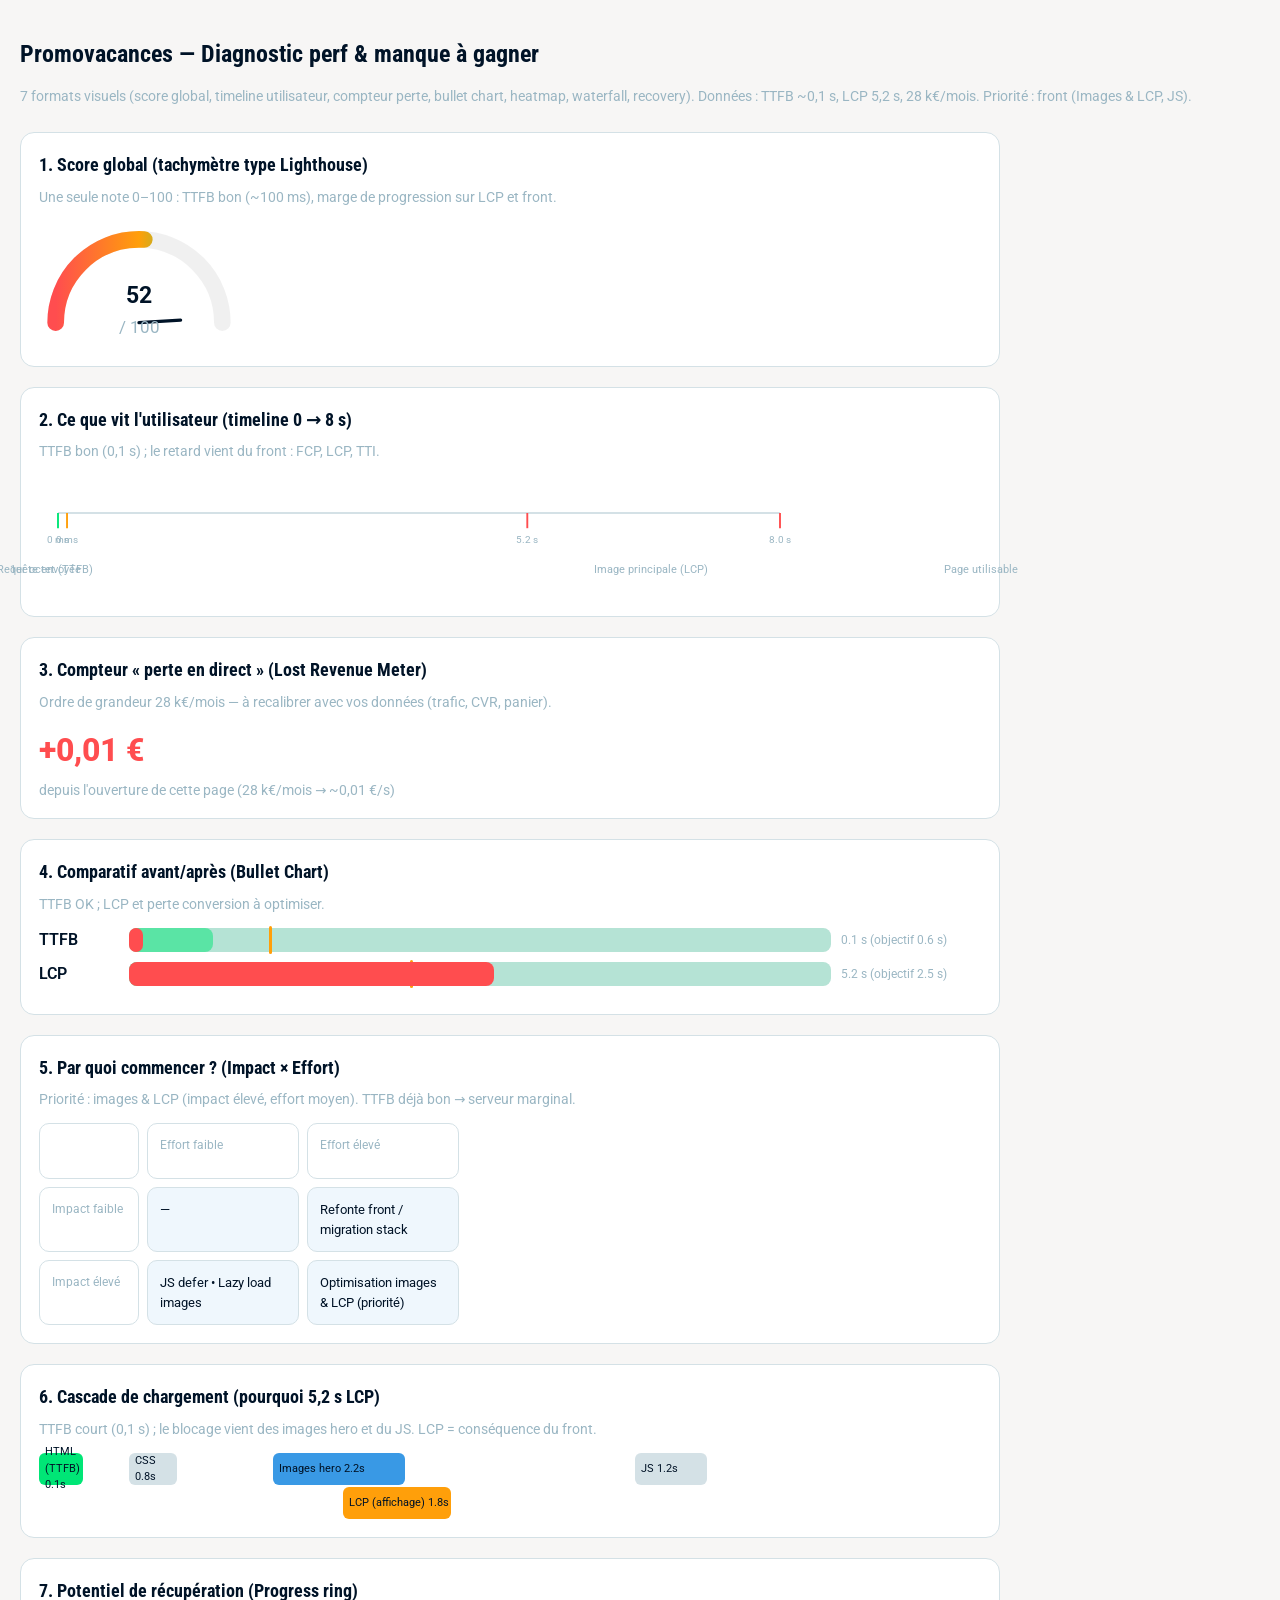
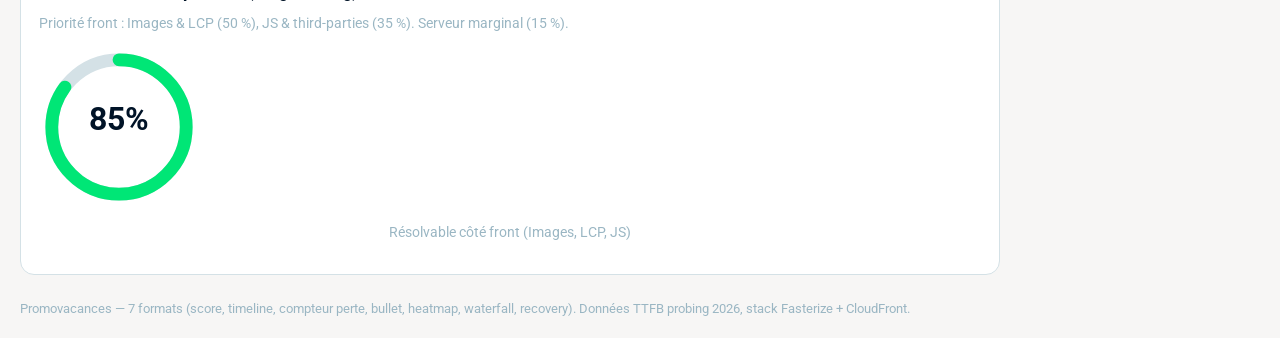
==== infographie-promovacances-7-formats.html @ eaf12acb "Landing Promovacances — page statique (export Django) Co-authored-by: Cursor <cursoragent@cursor.com" ====
<!DOCTYPE html>
<html lang="fr">
<head>
  <meta charset="UTF-8">
  <meta name="viewport" content="width=device-width, initial-scale=1.0">
  <title>Promovacances — 7 formats infographiques (perf + business)</title>
  <link rel="stylesheet" href="promovacances_style_tokens.css">
  <style>
    :root {
      --bg: #f7f6f5;
      --card: #ffffff;
      --text: #001327;
      --muted: #9ab6c3;
      --red: #ff4d4f;
      --orange: #ff9f0a;
      --green: #00e676;
      --blue: #3999e5;
      --line: #d4e1e6;
    }
    * { box-sizing: border-box; }
    body { background: var(--bg); color: var(--text); font-family: "Roboto", system-ui, Arial, sans-serif; margin: 0; padding: 20px; line-height: 1.5; }
    h1 { font-family: "Roboto Condensed", "Roboto", system-ui; font-size: 1.5rem; margin-bottom: 8px; }
    .subtitle { color: var(--muted); font-size: 0.9rem; margin-bottom: 24px; }
    .card { background: var(--card); border: 1px solid var(--line); border-radius: 14px; padding: 18px; margin-bottom: 20px; max-width: 980px; }
    .card h2 { font-size: 1.15rem; margin: 0 0 8px 0; }
    .muted { color: var(--muted); font-size: 0.85rem; margin-top: 6px; }
    .timeline-wrap { position: relative; }
    .journey-timeline { width: 100%; max-width: 760px; height: auto; }
    .journey-labels { position: relative; height: 36px; margin-top: 4px; display: flex; }
    .journey-label { position: absolute; transform: translateX(-50%); font-size: 11px; color: var(--muted); white-space: nowrap; }
    .meter-value { font-size: 2rem; font-weight: 800; color: var(--red); transition: transform 0.15s ease; }
    .meter-value.tick { transform: scale(1.05); }
    .ring-progress { transition: stroke-dasharray 0.8s ease-out; }
    @media (prefers-reduced-motion: reduce) { .tick, .ring-progress { animation: none !important; } }
  </style>
</head>
<body>
  <header>
    <h1>Promovacances — Diagnostic perf & manque à gagner</h1>
    <p class="subtitle">7 formats visuels (score global, timeline utilisateur, compteur perte, bullet chart, heatmap, waterfall, recovery). Données : TTFB ~0,1 s, LCP 5,2 s, 28 k€/mois. Priorité : front (Images & LCP, JS).</p>
  </header>

  <!-- 1) Speedometer Score global 0-100 -->
  <section class="card" id="speedometer">
    <h2>1. Score global (tachymètre type Lighthouse)</h2>
    <p class="muted">Une seule note 0–100 : TTFB bon (~100 ms), marge de progression sur LCP et front.</p>
    <div class="speedo-wrap">
      <svg class="speedo" viewBox="0 0 120 70" width="200" height="120" aria-label="Score performance global">
        <defs>
          <linearGradient id="speedoGrad" x1="0%" y1="0%" x2="100%" y2="0%">
            <stop offset="0%" stop-color="var(--red)"/>
            <stop offset="50%" stop-color="var(--orange)"/>
            <stop offset="100%" stop-color="var(--green)"/>
          </linearGradient>
        </defs>
        <path d="M 10 60 A 50 50 0 0 1 110 60" fill="none" stroke="rgba(0,0,0,0.06)" stroke-width="10" stroke-linecap="round"/>
        <path id="speedoFill" d="M 10 60 A 50 50 0 0 1 110 60" fill="none" stroke="url(#speedoGrad)" stroke-width="10" stroke-linecap="round" stroke-dasharray="0 157"/>
        <line x1="60" y1="60" x2="60" y2="35" stroke="var(--text)" stroke-width="2" stroke-linecap="round" id="needle"/>
        <text x="60" y="48" text-anchor="middle" font-size="14" fill="var(--text)" font-weight="700" id="scoreText">52</text>
        <text x="60" y="66" text-anchor="middle" font-size="10" fill="var(--muted)">/ 100</text>
      </svg>
    </div>
  </section>

  <!-- 2) User Journey Timeline -->
  <section class="card" id="journey">
    <h2>2. Ce que vit l'utilisateur (timeline 0 → 8 s)</h2>
    <p class="muted">TTFB bon (0,1 s) ; le retard vient du front : FCP, LCP, TTI.</p>
    <div class="timeline-wrap">
      <svg class="journey-timeline" viewBox="0 0 800 80" preserveAspectRatio="xMidYMid meet">
        <line x1="20" y1="40" x2="780" y2="40" stroke="var(--line)" stroke-width="2"/>
        <g id="journeyMarkers"></g>
      </svg>
      <div class="journey-labels" id="journeyLabels"></div>
    </div>
  </section>

  <!-- 3) Lost Revenue Meter animé -->
  <section class="card" id="lostRevenue">
    <h2>3. Compteur « perte en direct » (Lost Revenue Meter)</h2>
    <p class="muted">Ordre de grandeur 28 k€/mois — à recalibrer avec vos données (trafic, CVR, panier).</p>
    <div class="meter-wrap">
      <div class="meter-value" id="lostRevenueValue">+0,00 €</div>
      <div class="muted" id="lostRevenueSub">depuis l'ouverture de cette page (28 k€/mois → ~0,01 €/s)</div>
    </div>
  </section>

  <!-- 4) Bullet Chart comparatif -->
  <section class="card" id="bulletChart">
    <h2>4. Comparatif avant/après (Bullet Chart)</h2>
    <p class="muted">TTFB OK ; LCP et perte conversion à optimiser.</p>
    <div class="bullet-wrap" id="bulletWrap"></div>
  </section>

  <!-- 5) Heatmap Impact × Effort -->
  <section class="card" id="heatmap">
    <h2>5. Par quoi commencer ? (Impact × Effort)</h2>
    <p class="muted">Priorité : images & LCP (impact élevé, effort moyen). TTFB déjà bon → serveur marginal.</p>
    <div class="heatmap-wrap">
      <div class="heatmap-grid">
        <div class="heat-cell empty"></div>
        <div class="heat-cell axis">Effort faible</div>
        <div class="heat-cell axis">Effort élevé</div>
        <div class="heat-cell axis">Impact faible</div>
        <div class="heat-cell q low-effort"><span class="action">—</span></div>
        <div class="heat-cell q high-effort"><span class="action">Refonte front / migration stack</span></div>
        <div class="heat-cell axis">Impact élevé</div>
        <div class="heat-cell q low-effort"><span class="action">JS defer • Lazy load images</span></div>
        <div class="heat-cell q high-effort"><span class="action">Optimisation images & LCP (priorité)</span></div>
      </div>
    </div>
  </section>

  <!-- 6) Waterfall chart -->
  <section class="card" id="waterfall">
    <h2>6. Cascade de chargement (pourquoi 5,2 s LCP)</h2>
    <p class="muted">TTFB court (0,1 s) ; le blocage vient des images hero et du JS. LCP = conséquence du front.</p>
    <div class="waterfall-wrap" id="waterfallWrap"></div>
  </section>

  <!-- 7) Progress ring Recovery potential -->
  <section class="card" id="recovery">
    <h2>7. Potentiel de récupération (Progress ring)</h2>
    <p class="muted">Priorité front : Images & LCP (50 %), JS & third-parties (35 %). Serveur marginal (15 %).</p>
    <div class="ring-wrap">
      <svg class="ring" viewBox="0 0 100 100" width="160" height="160">
        <circle cx="50" cy="50" r="42" fill="none" stroke="var(--line)" stroke-width="8"/>
        <circle id="ringRecovery" cx="50" cy="50" r="42" fill="none" stroke="var(--green)" stroke-width="8" stroke-linecap="round" stroke-dasharray="0 264" transform="rotate(-90 50 50)"/>
        <text x="50" y="52" text-anchor="middle" font-size="20" font-weight="700" fill="var(--text)">85%</text>
      </svg>
      <p class="muted" style="text-align:center;margin-top:8px;">Résolvable côté front (Images, LCP, JS)</p>
    </div>
  </section>

  <footer class="muted" style="margin-top:24px;font-size:0.8rem;">
    Promovacances — 7 formats (score, timeline, compteur perte, bullet, heatmap, waterfall, recovery). Données TTFB probing 2026, stack Fasterize + CloudFront.
  </footer>

  <script>
(function() {
  // —— 1) Speedometer : score 52 (TTFB 0.1s OK + LCP 5.2s + perte 18%)
  var score = 52;
  var dash = (score / 100) * 157;
  document.getElementById('speedoFill').setAttribute('stroke-dasharray', dash + ' 157');
  document.getElementById('scoreText').textContent = score;
  var angle = 180 * (1 - score / 100);
  var needle = document.getElementById('needle');
  needle.setAttribute('transform', 'rotate(' + angle + ' 60 60)');

  // —— 2) User Journey Timeline (0, 0.1s, 5.2s, 8s) — échelle 0–8s
  var journeySteps = [
    { t: 0,   label: 'Requête envoyée',     unit: 'ms' },
    { t: 100, label: '1er octet (TTFB)',   unit: 's' },
    { t: 5200, label: 'Image principale (LCP)', unit: 's' },
    { t: 8000, label: 'Page utilisable',    unit: 's' }
  ];
  var jMax = 8000;
  var jW = 760;
  var g = document.getElementById('journeyMarkers');
  var labelsDiv = document.getElementById('journeyLabels');
  journeySteps.forEach(function(s, i) {
    var x = 20 + (s.t / jMax) * jW;
    var line = document.createElementNS('http://www.w3.org/2000/svg', 'line');
    line.setAttribute('x1', x); line.setAttribute('y1', 40); line.setAttribute('x2', x); line.setAttribute('y2', 56);
    line.setAttribute('stroke', i === 0 ? 'var(--green)' : (s.t > 2000 ? 'var(--red)' : 'var(--orange)'));
    line.setAttribute('stroke-width', '2');
    g.appendChild(line);
    var text = document.createElementNS('http://www.w3.org/2000/svg', 'text');
    text.setAttribute('x', x); text.setAttribute('y', 72); text.setAttribute('text-anchor', 'middle');
    text.setAttribute('font-size', '10'); text.setAttribute('fill', 'var(--muted)');
    text.textContent = (s.t >= 1000 ? (s.t / 1000).toFixed(1) + ' s' : '0 ms');
    g.appendChild(text);
    var lb = document.createElement('div');
    lb.className = 'journey-label';
    lb.style.left = ((s.t / jMax) * 100).toFixed(1) + '%';
    lb.textContent = s.label;
    labelsDiv.appendChild(lb);
  });
  document.querySelector('.journey-labels').style.display = 'flex';

  // —— 3) Lost Revenue Meter : 28k€/mois
  var lostPerMonth = 28000;
  var lostPerSec = lostPerMonth / 30 / 24 / 3600;
  var elapsed = 0;
  var el = document.getElementById('lostRevenueValue');
  setInterval(function() {
    elapsed += 1;
    var euros = elapsed * lostPerSec;
    el.textContent = '+' + euros.toFixed(2).replace('.', ',') + ' €';
    el.classList.add('tick');
    setTimeout(function() { el.classList.remove('tick'); }, 200);
  }, 1000);

  // —— 4) Bullet Chart : TTFB 0.1 (OK), LCP 5.2 (à optimiser)
  var bullets = [
    { label: 'TTFB', current: 0.1, target: 0.6, standard: 1, max: 5, unit: 's' },
    { label: 'LCP',  current: 5.2, target: 2.5, standard: 4, max: 10, unit: 's' }
  ];
  var bw = document.getElementById('bulletWrap');
  bullets.forEach(function(b) {
    var div = document.createElement('div');
    div.className = 'bullet-row';
    var pctCur = (b.current / b.max) * 100;
    var pctTar = (b.target / b.max) * 100;
    var pctStd = (b.standard / b.max) * 100;
    div.innerHTML =
      '<span class="bullet-label">' + b.label + '</span>' +
      '<div class="bullet-track">' +
        '<div class="bullet-bg" style="width:100%"></div>' +
        '<div class="bullet-target" style="width:' + pctTar + '%"></div>' +
        '<div class="bullet-marker" style="left:' + pctStd + '%"></div>' +
        '<div class="bullet-current" style="width:' + Math.min(pctCur, 100) + '%"></div>' +
      '</div>' +
      '<span class="bullet-legend">' + b.current + ' ' + b.unit + ' (objectif ' + b.target + ' ' + b.unit + ')</span>';
    bw.appendChild(div);
  });
  var styleBullet = document.createElement('style');
  styleBullet.textContent = '.bullet-row{display:grid;grid-template-columns:80px 1fr 140px;align-items:center;gap:10px;margin:10px 0;}.bullet-track{position:relative;height:24px;background:var(--line);border-radius:8px;overflow:visible;}.bullet-bg{position:absolute;inset:0;background:rgba(0,230,118,0.15);border-radius:8px;}.bullet-target{position:absolute;left:0;top:0;bottom:0;background:var(--green);border-radius:8px;opacity:0.5;}.bullet-marker{position:absolute;top:-2px;bottom:-2px;width:3px;background:var(--orange);border-radius:2px;}.bullet-current{position:absolute;left:0;top:0;bottom:0;background:var(--red);border-radius:8px;}.bullet-label{font-weight:600;}.bullet-legend{font-size:12px;color:var(--muted);}';
  document.head.appendChild(styleBullet);

  // —— 5) Heatmap style
  var styleHeat = document.createElement('style');
  styleHeat.textContent = '.heatmap-grid{display:grid;grid-template-columns:100px 1fr 1fr;grid-template-rows:auto 1fr 1fr;gap:8px;max-width:420px;}.heat-cell{border:1px solid var(--line);border-radius:10px;padding:12px;min-height:56px;}.heat-cell.axis{color:var(--muted);font-size:12px;}.heat-cell.q{background:rgba(57,153,229,0.08);font-size:13px;}.heat-cell.q.low-effort{grid-column:2;}.heat-cell.q.high-effort{grid-column:3;}';
  document.head.appendChild(styleHeat);

  // —— 6) Waterfall : TTFB 0.1s (OK), Images hero dominantes, LCP 5.2s
  var waterfallSteps = [
    { name: 'HTML (TTFB)', dur: 0.1, color: 'var(--green)' },
    { name: 'CSS', dur: 0.8, color: 'var(--line)' },
    { name: 'Images hero', dur: 2.2, color: 'var(--blue)' },
    { name: 'JS', dur: 1.2, color: 'var(--line)' },
    { name: 'LCP (affichage)', dur: 1.8, color: 'var(--orange)' }
  ];
  var wf = document.getElementById('waterfallWrap');
  var wfScale = 60;
  var wfStart = 0;
  waterfallSteps.forEach(function(s) {
    var w = Math.max(44, s.dur * wfScale);
    var div = document.createElement('div');
    div.className = 'waterfall-bar';
    div.style.cssText = 'height:32px;display:flex;align-items:center;padding-left:6px;border-radius:6px;background:' + s.color + ';width:' + w + 'px;min-width:44px;font-size:11px;flex-shrink:0;margin-left:' + wfStart + 'px;';
    div.textContent = s.name + ' ' + s.dur + 's';
    wf.appendChild(div);
    wfStart += w + 2;
  });
  var styleWf = document.createElement('style');
  styleWf.textContent = '.waterfall-wrap{margin-top:12px;display:flex;flex-wrap:wrap;align-items:flex-end;gap:2px 0;}';
  document.head.appendChild(styleWf);

  // —— 7) Recovery ring 85% front
  var ring = document.getElementById('ringRecovery');
  var circumference = 2 * Math.PI * 42;
  var pct = 0.85;
  ring.setAttribute('stroke-dasharray', (circumference * pct) + ' ' + circumference);
  ring.classList.add('ring-progress');
})();
  </script>
</body>
</html>
---- promovacances_style_tokens.css ----
/* Promovacances — mini style guide (extrait / reconstruction à partir d’un rapport Lighthouse + palette dominante)
   ⚠️ Ce n’est PAS le CSS original du site : c’est un “style kit” (fonts + couleurs) pour réutilisation / maquette.
*/

/* Fonts (Google Fonts) — vues dans le chargement de la home */
@import url("https://fonts.googleapis.com/css2?family=Roboto+Condensed:wght@300;400;700&family=Roboto:wght@300;400;500;700&display=swap");
@import url("https://fonts.googleapis.com/css2?family=Montserrat:wght@400;500;600;700;800&display=swap");
@import url("https://fonts.googleapis.com/css2?family=Nunito:wght@400;500;600;700;800;900&display=swap");
@import url("https://fonts.googleapis.com/css2?family=Poppins:wght@400;500;600;700;800;900&display=swap");
@import url("https://fonts.googleapis.com/css2?family=Inter:ital,opsz,wght@0,14..32,100..900;1,14..32,100..900&display=swap");
@import url("https://fonts.googleapis.com/css2?family=Sniglet&display=swap");

:root{
  /* Palette (dominante) — extraite d’une capture de la home */
  --pv-white: #ffffff;
  --pv-ink: #001327;         /* texte très sombre / nav */
  --pv-ink-2: #121d29;       /* variante */
  --pv-blue: #3999e5;        /* primaire (CTA / liens probable) */
  --pv-blue-2: #2078ae;      /* bleu plus profond (hover / éléments) */
  --pv-blue-3: #5ca6dc;      /* bleu clair */
  --pv-gray-100: #f7f6f5;    /* fonds très clairs */
  --pv-gray-200: #d4e1e6;    /* séparateurs / fonds */
  --pv-gray-300: #9ab6c3;    /* texte secondaire / icônes */
  --pv-gray-400: #b0b9bc;    /* bordures */
}

/* Typo suggérée (à confirmer via DevTools “Computed”) */
body{
  font-family: "Roboto", system-ui, -apple-system, "Segoe UI", Arial, sans-serif;
  color: var(--pv-ink);
  background: var(--pv-white);
}

h1,h2,h3,.pv-heading{
  font-family: "Roboto Condensed", "Roboto", system-ui, -apple-system, "Segoe UI", Arial, sans-serif;
}

.pv-btn-primary{
  background: var(--pv-blue);
  color: var(--pv-white);
  border-radius: 8px;
  padding: 10px 14px;
  font-weight: 700;
}

.pv-link{ color: var(--pv-blue); }
.pv-link:hover{ color: var(--pv-blue-2); }
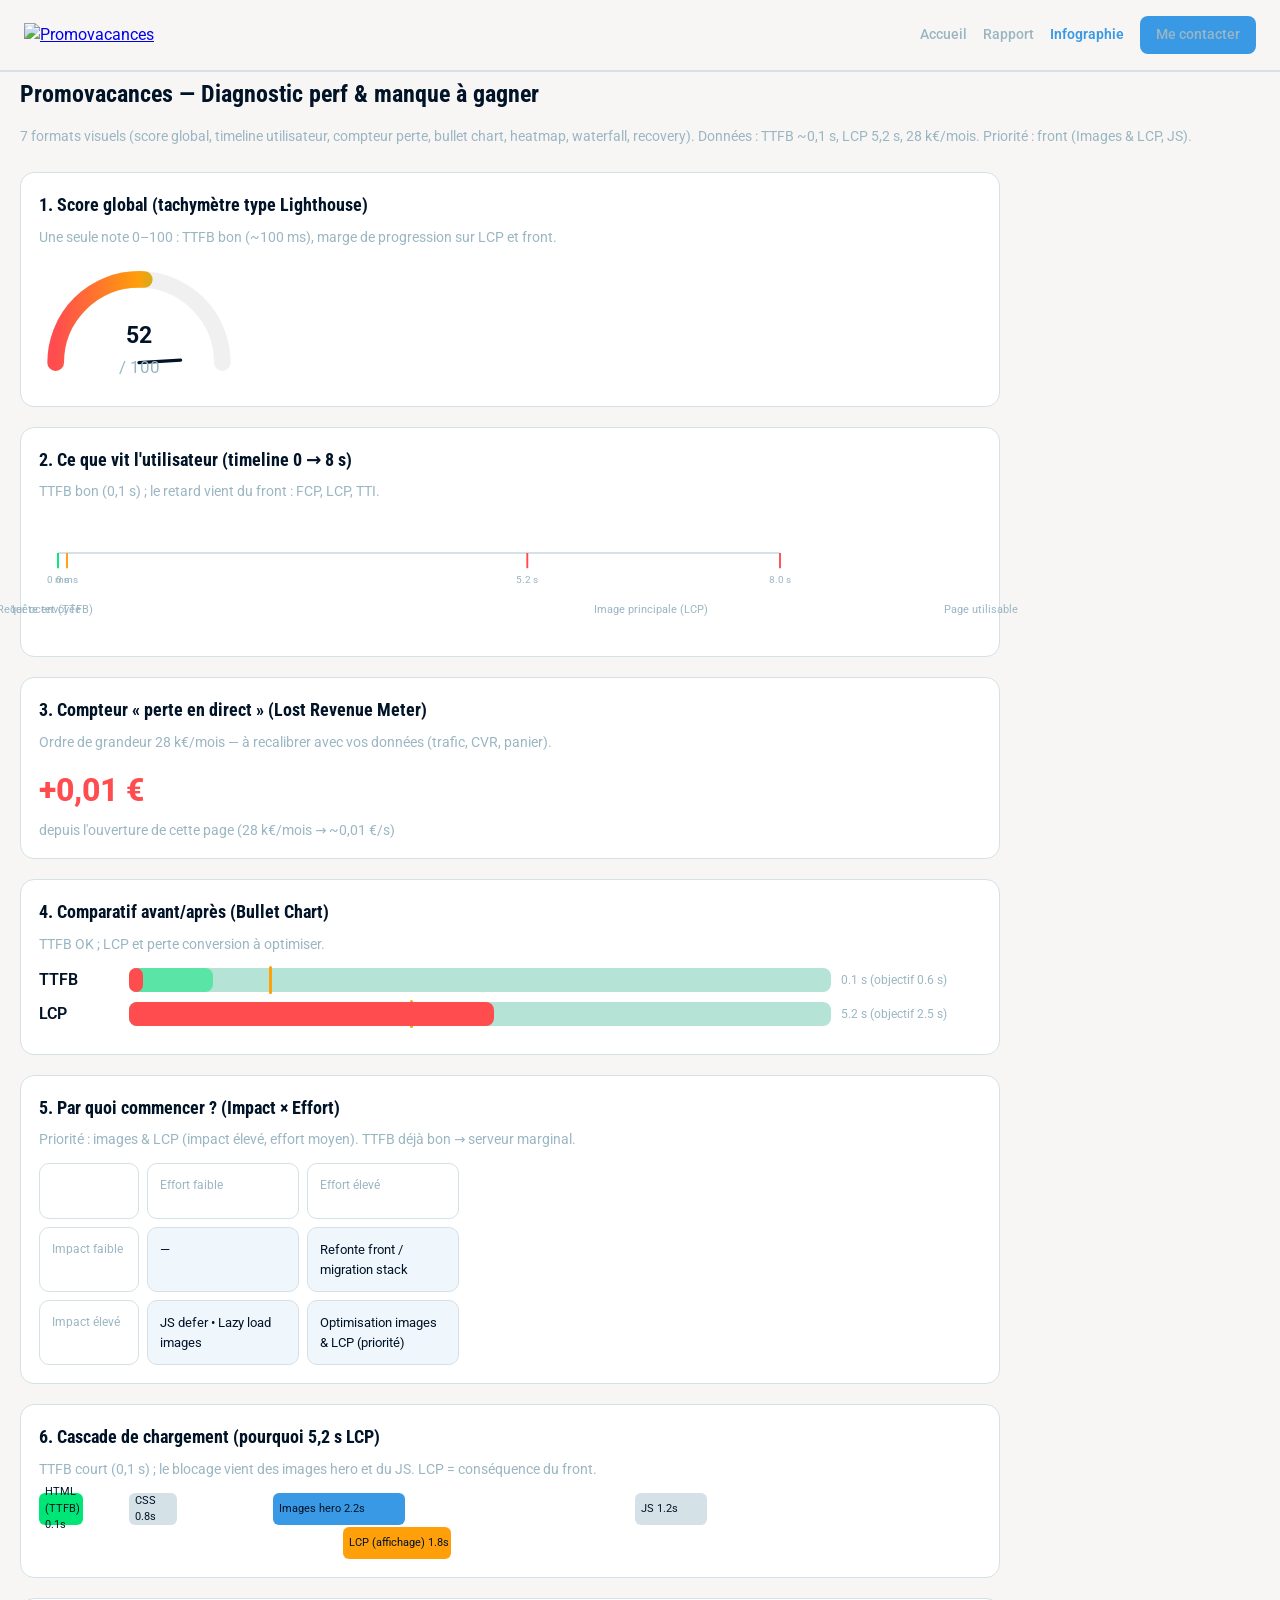
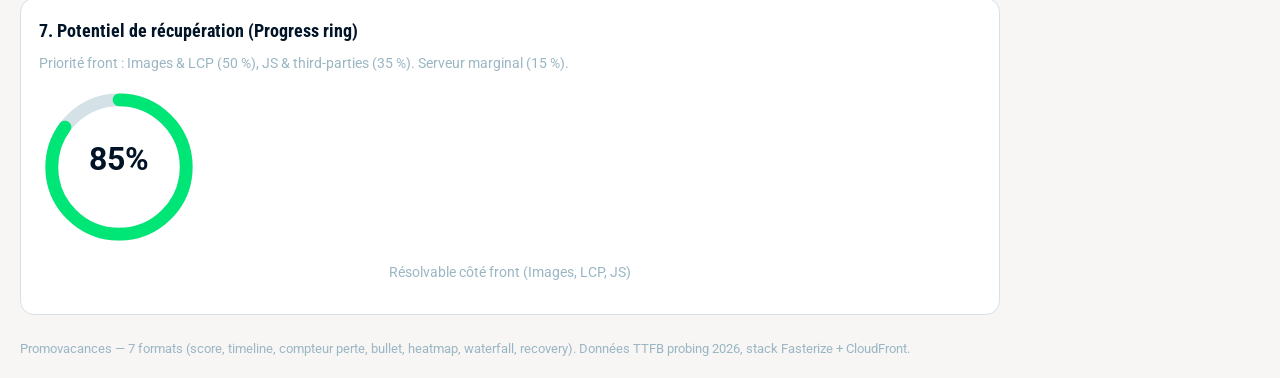
==== commit 4e484e75: "fix: nav sur rapport + infographie (nav partout) Co-authored-by: Cursor <cursoragent@cursor.com>" ====
--- a/infographie-promovacances-7-formats.html
+++ b/infographie-promovacances-7-formats.html
@@ -32,9 +32,27 @@
     .meter-value.tick { transform: scale(1.05); }
     .ring-progress { transition: stroke-dasharray 0.8s ease-out; }
     @media (prefers-reduced-motion: reduce) { .tick, .ring-progress { animation: none !important; } }
+    /* Nav fixe (comme sur tout le site) */
+    .nav { position: fixed; top: 0; left: 0; right: 0; z-index: 100; display: flex; align-items: center; justify-content: space-between; padding: 1rem 1.5rem; background: color-mix(in srgb, var(--bg) 96%, rgba(255,255,255,0.95)); backdrop-filter: blur(12px); border-bottom: 2px solid var(--line); }
+    .nav-logo { max-height: 36px; width: auto; }
+    .nav-links { display: flex; flex-wrap: wrap; gap: 0.5rem 1rem; align-items: center; }
+    .nav-links a { font-size: 0.9rem; font-weight: 500; color: var(--muted); text-decoration: none; }
+    .nav-links a:hover, .nav-links a.active { color: var(--blue); }
+    .nav-links a.active { font-weight: 600; }
+    .nav-cta { padding: 0.5rem 1rem; background: var(--blue); color: #fff; font-weight: 600; font-size: 0.9rem; border-radius: 8px; text-decoration: none; }
+    body { padding-top: 60px; }
   </style>
 </head>
 <body>
+  <nav class="nav">
+    <a href="index.html"><img src="https://upload.wikimedia.org/wikipedia/commons/8/8d/Promovacances.svg" alt="Promovacances" class="nav-logo" loading="lazy"></a>
+    <div class="nav-links">
+      <a href="index.html">Accueil</a>
+      <a href="rapport.html">Rapport</a>
+      <a href="infographie-promovacances-7-formats.html" class="active">Infographie</a>
+      <a href="index.html#coordonnees" class="nav-cta">Me contacter</a>
+    </div>
+  </nav>
   <header>
     <h1>Promovacances — Diagnostic perf & manque à gagner</h1>
     <p class="subtitle">7 formats visuels (score global, timeline utilisateur, compteur perte, bullet chart, heatmap, waterfall, recovery). Données : TTFB ~0,1 s, LCP 5,2 s, 28 k€/mois. Priorité : front (Images & LCP, JS).</p>
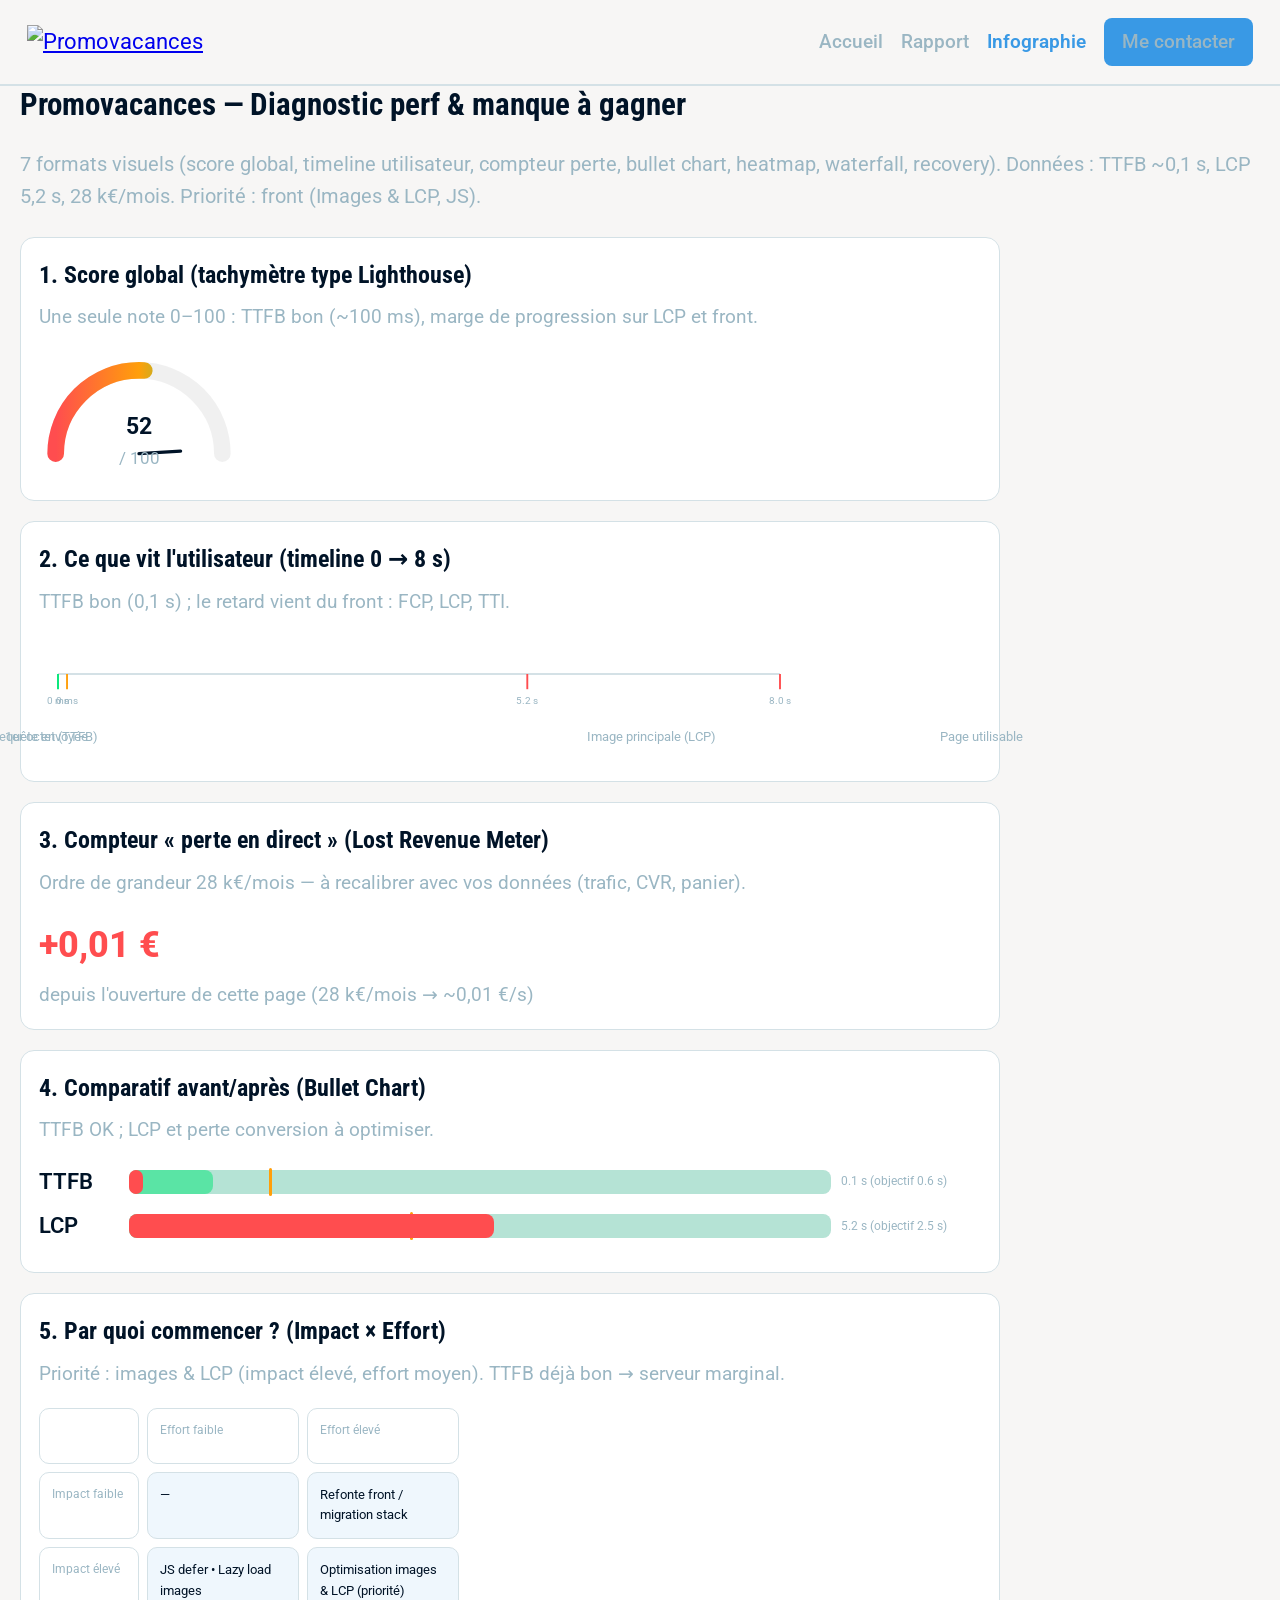
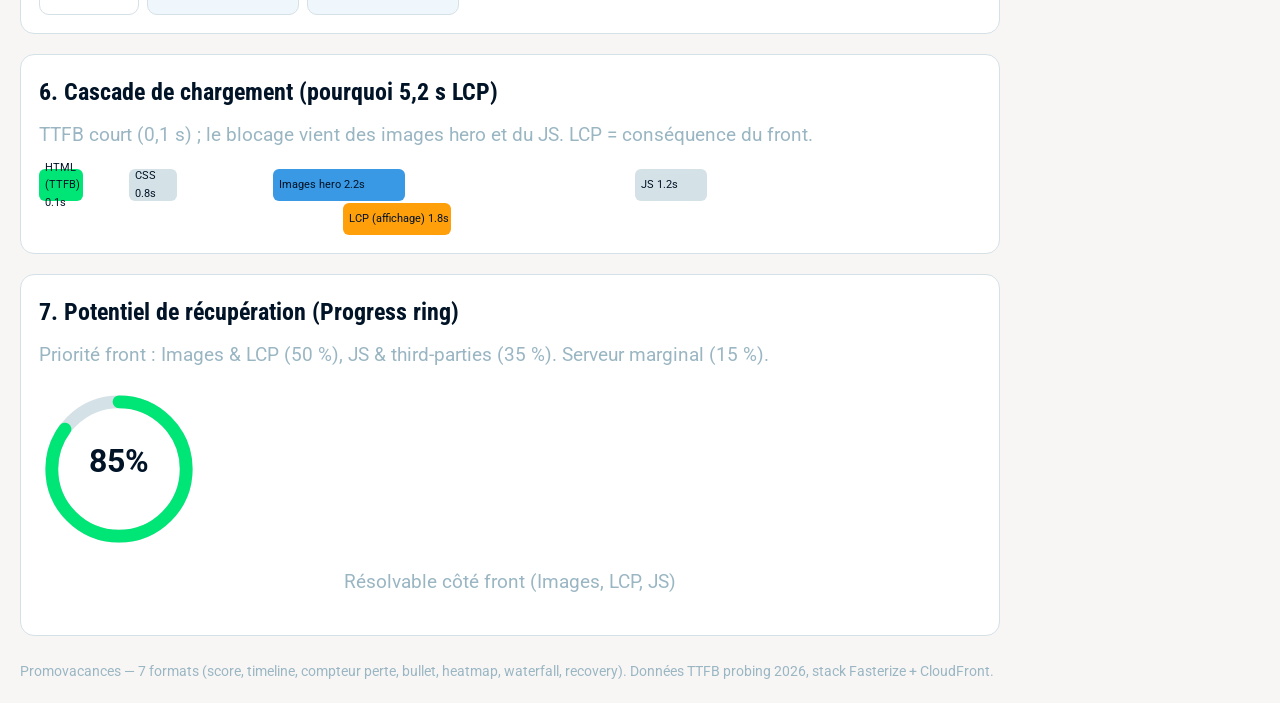
==== commit db2a32c7: "fix: nav partout + tailles police +0.2em (lisibilité, cohérence) Co-authored-by: Cursor <cursoragent" ====
--- a/infographie-promovacances-7-formats.html
+++ b/infographie-promovacances-7-formats.html
@@ -18,16 +18,16 @@
       --line: #d4e1e6;
     }
     * { box-sizing: border-box; }
-    body { background: var(--bg); color: var(--text); font-family: "Roboto", system-ui, Arial, sans-serif; margin: 0; padding: 20px; line-height: 1.5; }
-    h1 { font-family: "Roboto Condensed", "Roboto", system-ui; font-size: 1.5rem; margin-bottom: 8px; }
-    .subtitle { color: var(--muted); font-size: 0.9rem; margin-bottom: 24px; }
+    body { background: var(--bg); color: var(--text); font-family: "Roboto", system-ui, Arial, sans-serif; font-size: 1.2rem; margin: 0; padding: 20px; line-height: 1.6; }
+    h1 { font-family: "Roboto Condensed", "Roboto", system-ui; font-size: 1.7rem; margin-bottom: 8px; }
+    .subtitle { color: var(--muted); font-size: 1.1rem; margin-bottom: 24px; }
     .card { background: var(--card); border: 1px solid var(--line); border-radius: 14px; padding: 18px; margin-bottom: 20px; max-width: 980px; }
-    .card h2 { font-size: 1.15rem; margin: 0 0 8px 0; }
-    .muted { color: var(--muted); font-size: 0.85rem; margin-top: 6px; }
+    .card h2 { font-size: 1.35rem; margin: 0 0 8px 0; }
+    .muted { color: var(--muted); font-size: 1.05rem; margin-top: 6px; }
     .timeline-wrap { position: relative; }
     .journey-timeline { width: 100%; max-width: 760px; height: auto; }
     .journey-labels { position: relative; height: 36px; margin-top: 4px; display: flex; }
-    .journey-label { position: absolute; transform: translateX(-50%); font-size: 11px; color: var(--muted); white-space: nowrap; }
+    .journey-label { position: absolute; transform: translateX(-50%); font-size: 13px; color: var(--muted); white-space: nowrap; }
     .meter-value { font-size: 2rem; font-weight: 800; color: var(--red); transition: transform 0.15s ease; }
     .meter-value.tick { transform: scale(1.05); }
     .ring-progress { transition: stroke-dasharray 0.8s ease-out; }
@@ -36,10 +36,10 @@
     .nav { position: fixed; top: 0; left: 0; right: 0; z-index: 100; display: flex; align-items: center; justify-content: space-between; padding: 1rem 1.5rem; background: color-mix(in srgb, var(--bg) 96%, rgba(255,255,255,0.95)); backdrop-filter: blur(12px); border-bottom: 2px solid var(--line); }
     .nav-logo { max-height: 36px; width: auto; }
     .nav-links { display: flex; flex-wrap: wrap; gap: 0.5rem 1rem; align-items: center; }
-    .nav-links a { font-size: 0.9rem; font-weight: 500; color: var(--muted); text-decoration: none; }
+    .nav-links a { font-size: 1.05rem; font-weight: 500; color: var(--muted); text-decoration: none; }
     .nav-links a:hover, .nav-links a.active { color: var(--blue); }
     .nav-links a.active { font-weight: 600; }
-    .nav-cta { padding: 0.5rem 1rem; background: var(--blue); color: #fff; font-weight: 600; font-size: 0.9rem; border-radius: 8px; text-decoration: none; }
+    .nav-cta { padding: 0.5rem 1rem; background: var(--blue); color: #fff; font-weight: 600; font-size: 1.05rem; border-radius: 8px; text-decoration: none; }
     body { padding-top: 60px; }
   </style>
 </head>
--- a/promovacances_style_tokens.css
+++ b/promovacances_style_tokens.css
@@ -25,10 +25,13 @@
 }
 
 /* Typo suggérée (à confirmer via DevTools “Computed”) */
+html { font-size: 18px; }
 body{
   font-family: "Roboto", system-ui, -apple-system, "Segoe UI", Arial, sans-serif;
+  font-size: 1.125rem;
   color: var(--pv-ink);
   background: var(--pv-white);
+  line-height: 1.6;
 }
 
 h1,h2,h3,.pv-heading{
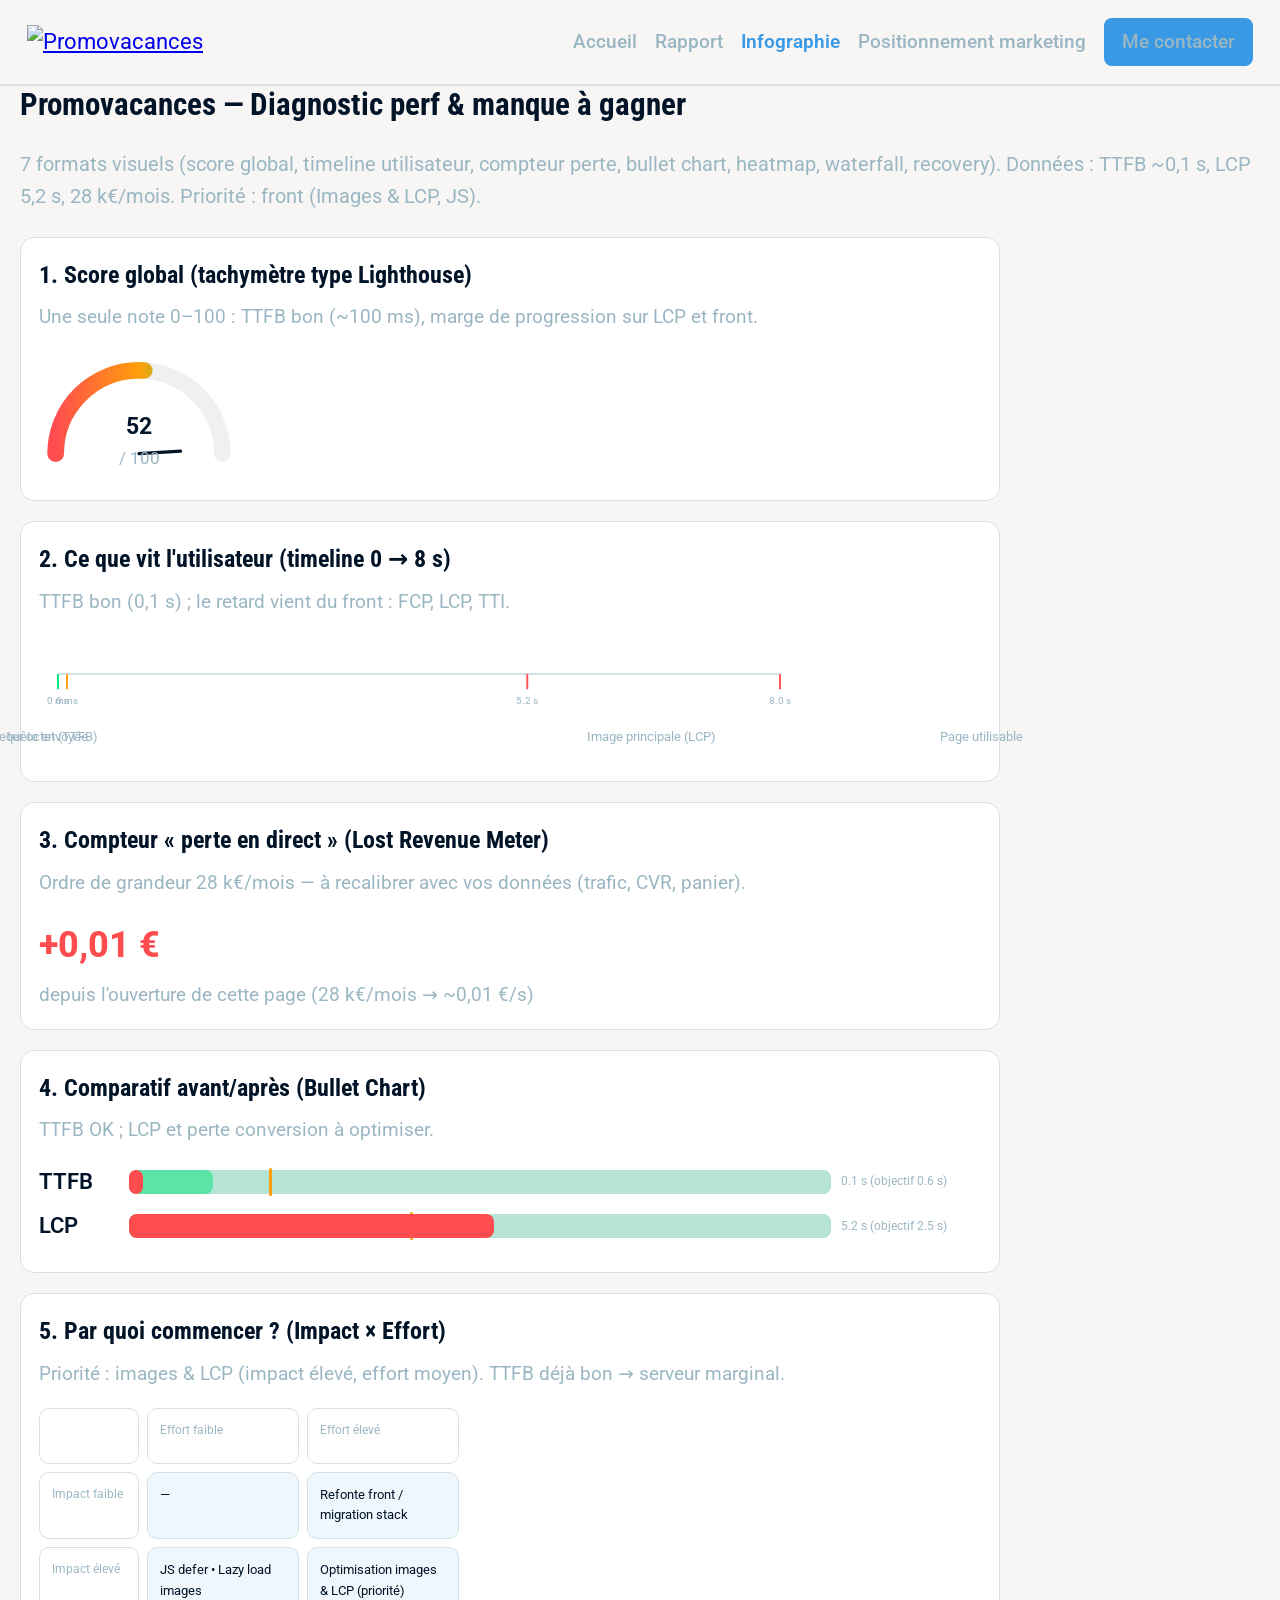
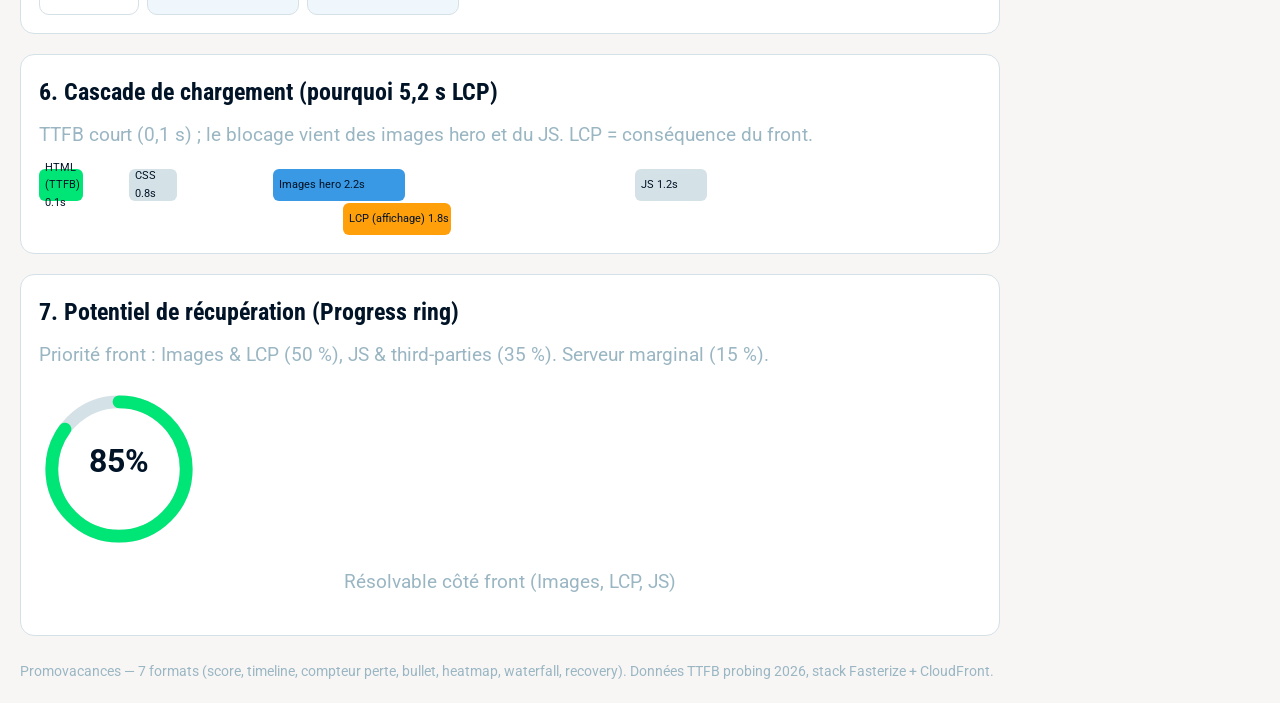
==== commit 38f2f243: "feat: onglet Positionnement marketing (résumé situation + paid media) Co-authored-by: Cursor <cursor" ====
--- a/infographie-promovacances-7-formats.html
+++ b/infographie-promovacances-7-formats.html
@@ -50,6 +50,7 @@
       <a href="index.html">Accueil</a>
       <a href="rapport.html">Rapport</a>
       <a href="infographie-promovacances-7-formats.html" class="active">Infographie</a>
+      <a href="positionnement-marketing.html">Positionnement marketing</a>
       <a href="index.html#coordonnees" class="nav-cta">Me contacter</a>
     </div>
   </nav>
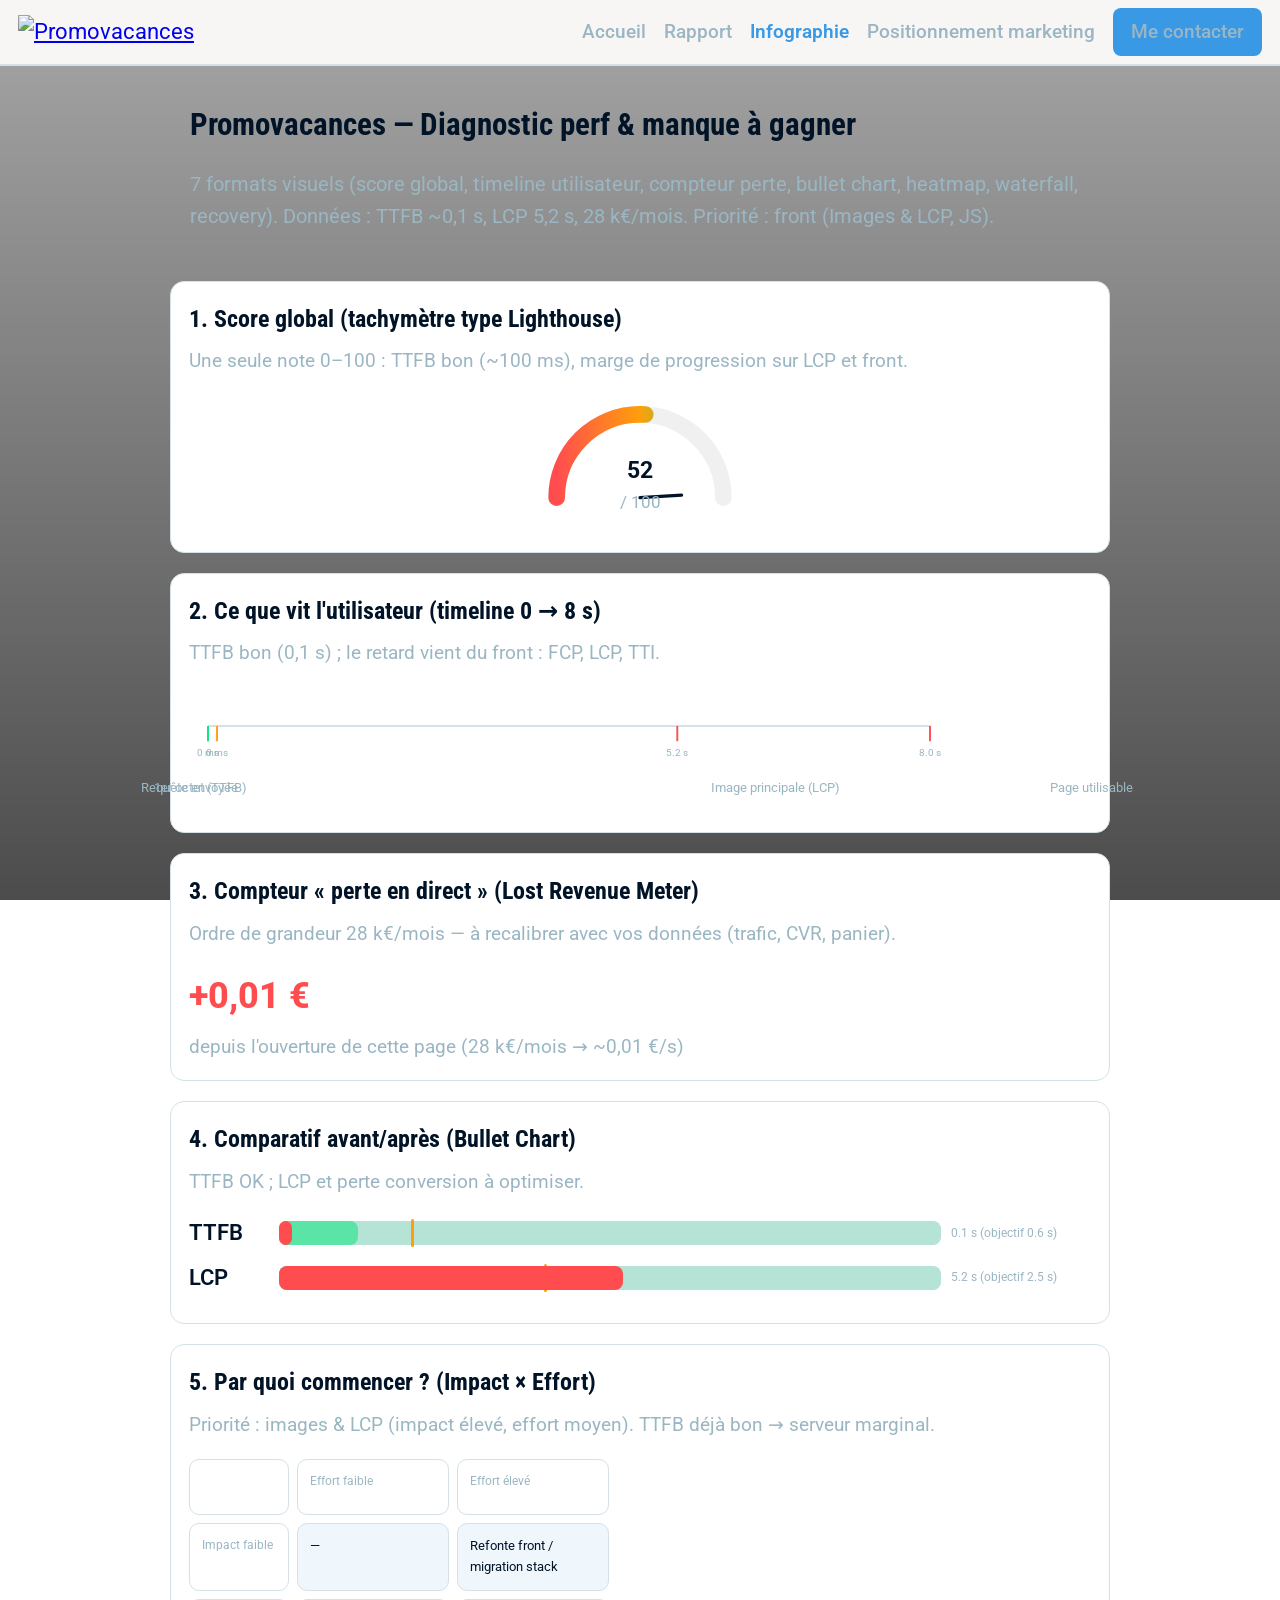
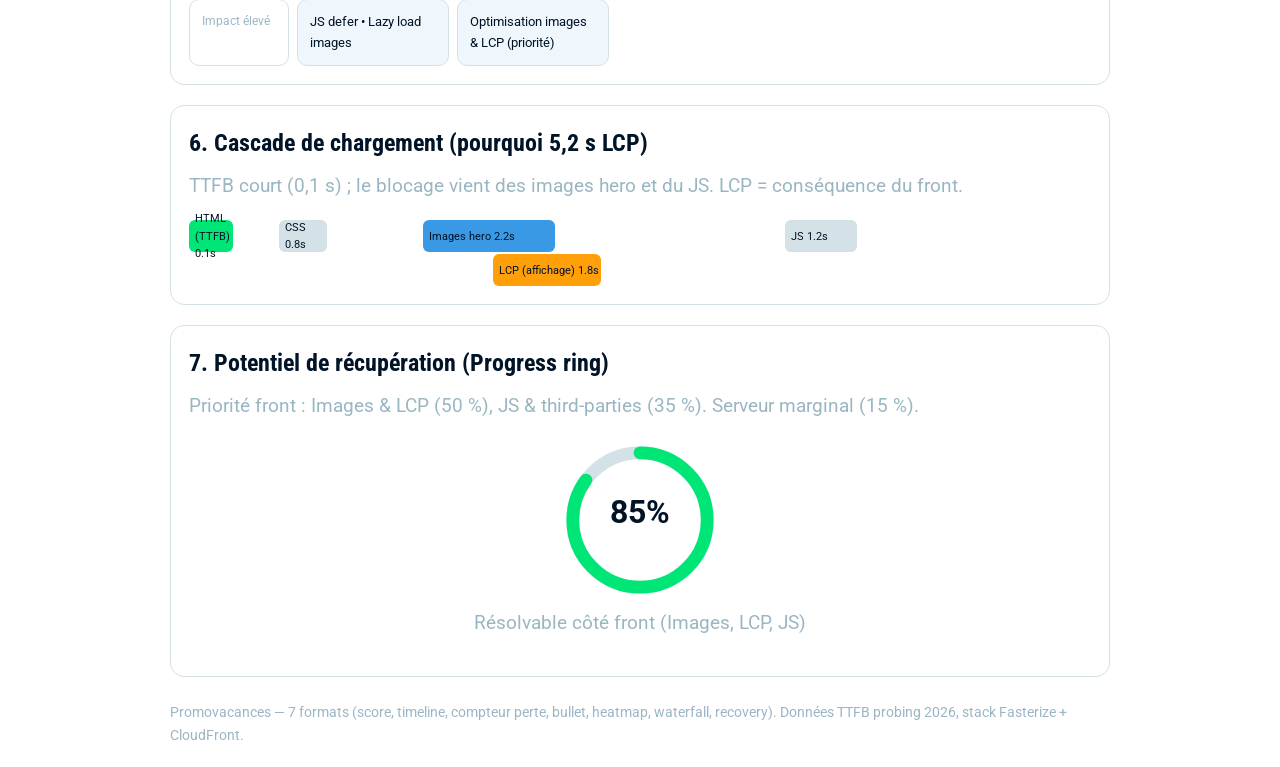
==== commit 50874659: "feat(security): headers X-Content-Type-Options, X-Frame-Options, Referrer-Policy" ====
--- a/infographie-promovacances-7-formats.html
+++ b/infographie-promovacances-7-formats.html
@@ -18,10 +18,10 @@
       --line: #d4e1e6;
     }
     * { box-sizing: border-box; }
-    body { background: var(--bg); color: var(--text); font-family: "Roboto", system-ui, Arial, sans-serif; font-size: 1.2rem; margin: 0; padding: 20px; line-height: 1.6; }
+    body { margin: 0; padding: 0; color: var(--text); font-family: "Roboto", system-ui, Arial, sans-serif; font-size: 1.2rem; line-height: 1.6; }
     h1 { font-family: "Roboto Condensed", "Roboto", system-ui; font-size: 1.7rem; margin-bottom: 8px; }
     .subtitle { color: var(--muted); font-size: 1.1rem; margin-bottom: 24px; }
-    .card { background: var(--card); border: 1px solid var(--line); border-radius: 14px; padding: 18px; margin-bottom: 20px; max-width: 980px; }
+    .card { background: var(--card); border: 1px solid var(--line); border-radius: 14px; padding: 18px; margin-bottom: 20px; max-width: 980px; margin-left: auto; margin-right: auto; }
     .card h2 { font-size: 1.35rem; margin: 0 0 8px 0; }
     .muted { color: var(--muted); font-size: 1.05rem; margin-top: 6px; }
     .timeline-wrap { position: relative; }
@@ -31,19 +31,29 @@
     .meter-value { font-size: 2rem; font-weight: 800; color: var(--red); transition: transform 0.15s ease; }
     .meter-value.tick { transform: scale(1.05); }
     .ring-progress { transition: stroke-dasharray 0.8s ease-out; }
+    .speedo-wrap { display: flex; justify-content: center; margin: 1rem 0; }
+    .ring-wrap { display: flex; flex-direction: column; align-items: center; }
     @media (prefers-reduced-motion: reduce) { .tick, .ring-progress { animation: none !important; } }
     /* Nav fixe (comme sur tout le site) */
-    .nav { position: fixed; top: 0; left: 0; right: 0; z-index: 100; display: flex; align-items: center; justify-content: space-between; padding: 1rem 1.5rem; background: color-mix(in srgb, var(--bg) 96%, rgba(255,255,255,0.95)); backdrop-filter: blur(12px); border-bottom: 2px solid var(--line); }
+    .nav { position: fixed; top: 0; left: 0; right: 0; z-index: 100; display: flex; align-items: center; justify-content: space-between; padding: 0.45rem 1rem; background: color-mix(in srgb, var(--bg) 96%, rgba(255,255,255,0.95)); backdrop-filter: blur(12px); border-bottom: 2px solid var(--line); }
     .nav-logo { max-height: 36px; width: auto; }
     .nav-links { display: flex; flex-wrap: wrap; gap: 0.5rem 1rem; align-items: center; }
     .nav-links a { font-size: 1.05rem; font-weight: 500; color: var(--muted); text-decoration: none; }
     .nav-links a:hover, .nav-links a.active { color: var(--blue); }
     .nav-links a.active { font-weight: 600; }
     .nav-cta { padding: 0.5rem 1rem; background: var(--blue); color: #fff; font-weight: 600; font-size: 1.05rem; border-radius: 8px; text-decoration: none; }
-    body { padding-top: 60px; }
+    header { max-width: 980px; margin: 0 auto; padding: 0 20px 24px; }
+    body { padding-top: 0; }
   </style>
 </head>
 <body>
+  <div class="site-bg-fixed">
+    <div class="site-bg-video">
+      <video autoplay muted loop playsinline aria-hidden="true"><source src="hero-promovacances.mp4" type="video/mp4"></video>
+    </div>
+    <div class="site-bg-overlay"></div>
+  </div>
+  <div class="site-content">
   <nav class="nav">
     <a href="index.html"><img src="https://upload.wikimedia.org/wikipedia/commons/8/8d/Promovacances.svg" alt="Promovacances" class="nav-logo" loading="lazy"></a>
     <div class="nav-links">
@@ -54,6 +64,7 @@
       <a href="index.html#coordonnees" class="nav-cta">Me contacter</a>
     </div>
   </nav>
+  <div class="site-content-inner">
   <header>
     <h1>Promovacances — Diagnostic perf & manque à gagner</h1>
     <p class="subtitle">7 formats visuels (score global, timeline utilisateur, compteur perte, bullet chart, heatmap, waterfall, recovery). Données : TTFB ~0,1 s, LCP 5,2 s, 28 k€/mois. Priorité : front (Images & LCP, JS).</p>
@@ -151,9 +162,11 @@
     </div>
   </section>
 
-  <footer class="muted" style="margin-top:24px;font-size:0.8rem;">
+  <footer class="muted" style="margin-top:24px;font-size:0.8rem;max-width:980px;margin-left:auto;margin-right:auto;">
     Promovacances — 7 formats (score, timeline, compteur perte, bullet, heatmap, waterfall, recovery). Données TTFB probing 2026, stack Fasterize + CloudFront.
   </footer>
+  </div>
+  </div>
 
   <script>
 (function() {
--- a/promovacances_style_tokens.css
+++ b/promovacances_style_tokens.css
@@ -48,3 +48,52 @@
 
 .pv-link{ color: var(--pv-blue); }
 .pv-link:hover{ color: var(--pv-blue-2); }
+
+/* Layout site-wide : vidéo + overlay 100% fixe, tout le contenu au-dessus */
+.site-bg-fixed {
+  position: fixed;
+  top: 0; left: 0;
+  width: 100vw;
+  height: 100vh;
+  z-index: 0;
+  overflow: hidden;
+  pointer-events: none;
+}
+.site-bg-video {
+  position: absolute;
+  top: 50%; left: 50%;
+  transform: translate(-50%, -50%);
+  width: 100vw;
+  min-width: 100vw;
+  height: 56.25vw;
+  min-height: 100vh;
+  max-height: none;
+}
+.site-bg-video iframe,
+.site-bg-video video {
+  position: absolute;
+  top: 50%; left: 50%;
+  transform: translate(-50%, -50%);
+  width: 100vw;
+  min-width: 100vw;
+  height: 56.25vw;
+  min-height: 100vh;
+  max-height: none;
+  object-fit: cover;
+}
+.site-bg-overlay {
+  position: absolute;
+  inset: 0;
+  background: linear-gradient(to bottom, rgba(0,0,0,0.35) 0%, rgba(0,0,0,0.7) 100%);
+}
+.site-content {
+  position: relative;
+  z-index: 1;
+  min-height: 100vh;
+}
+.site-content-inner {
+  max-width: 980px;
+  margin: 0 auto;
+  padding: 20px;
+  padding-top: 80px;
+}
